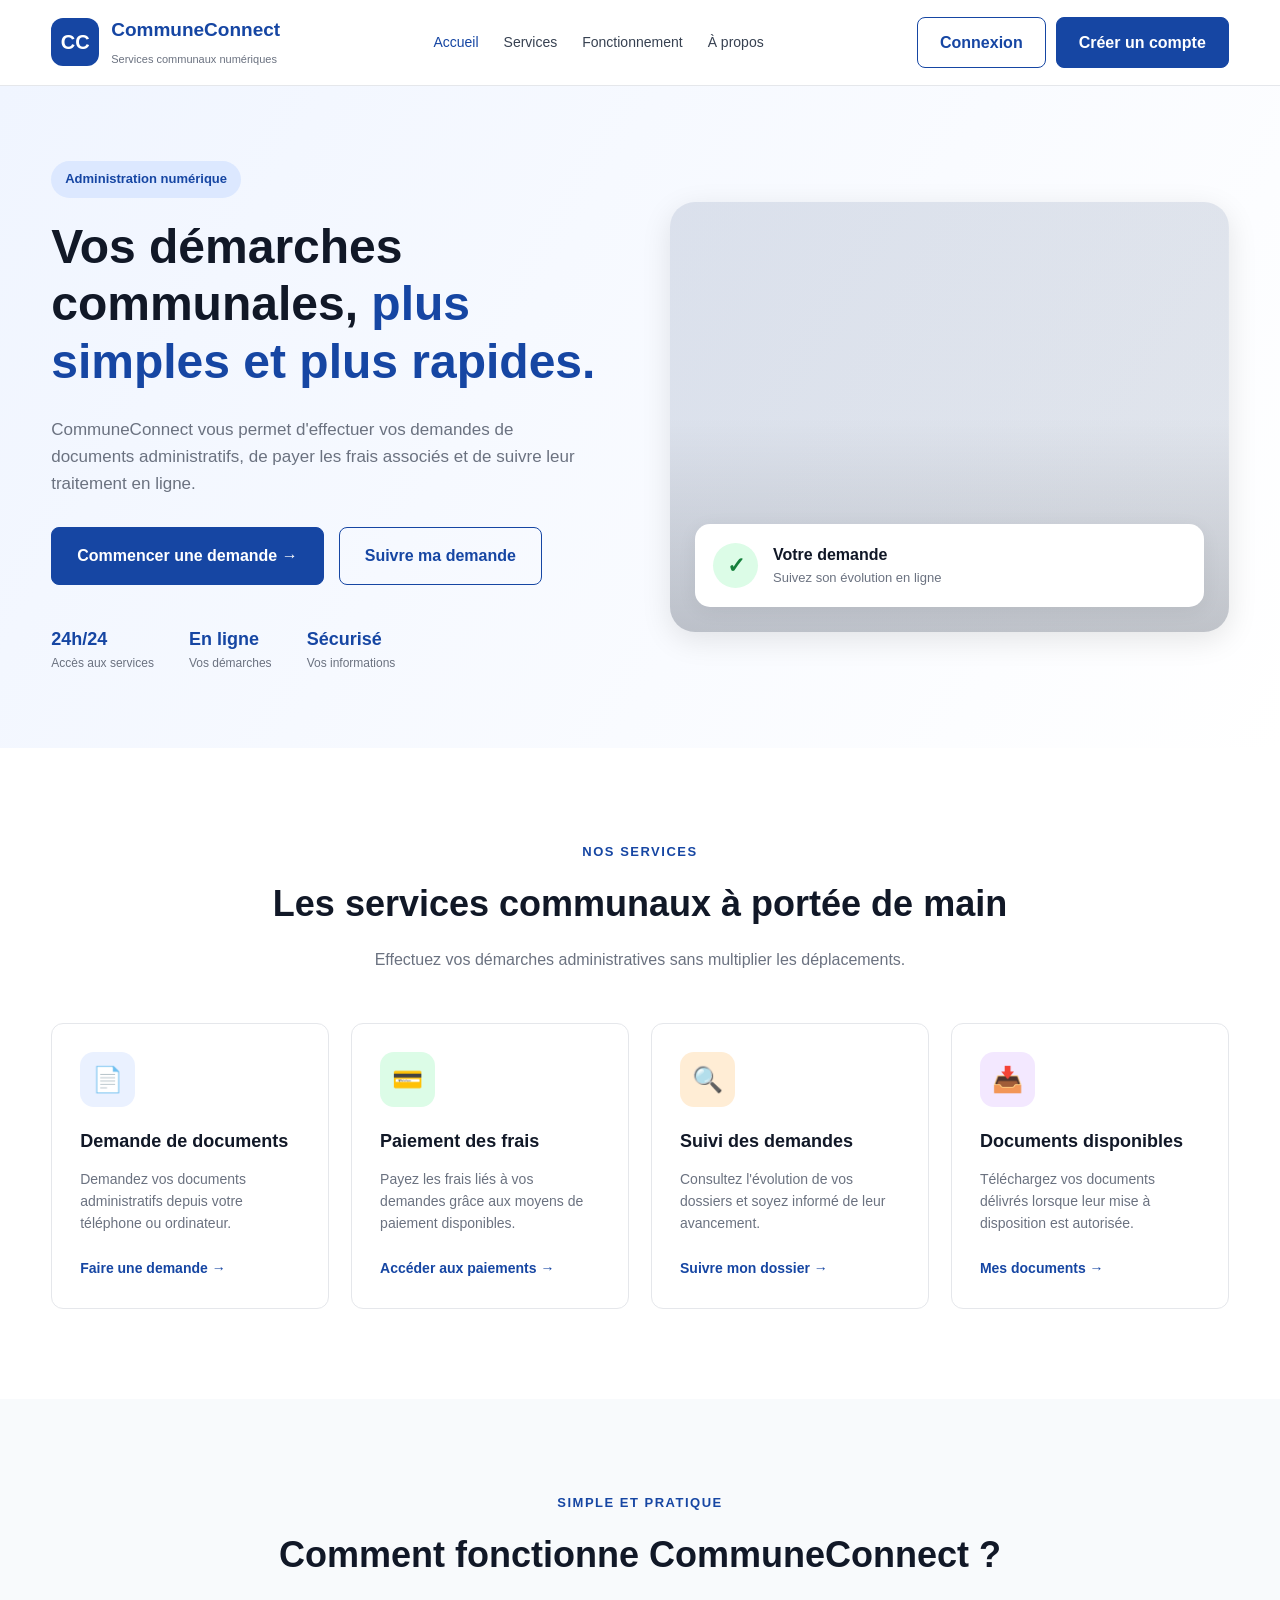
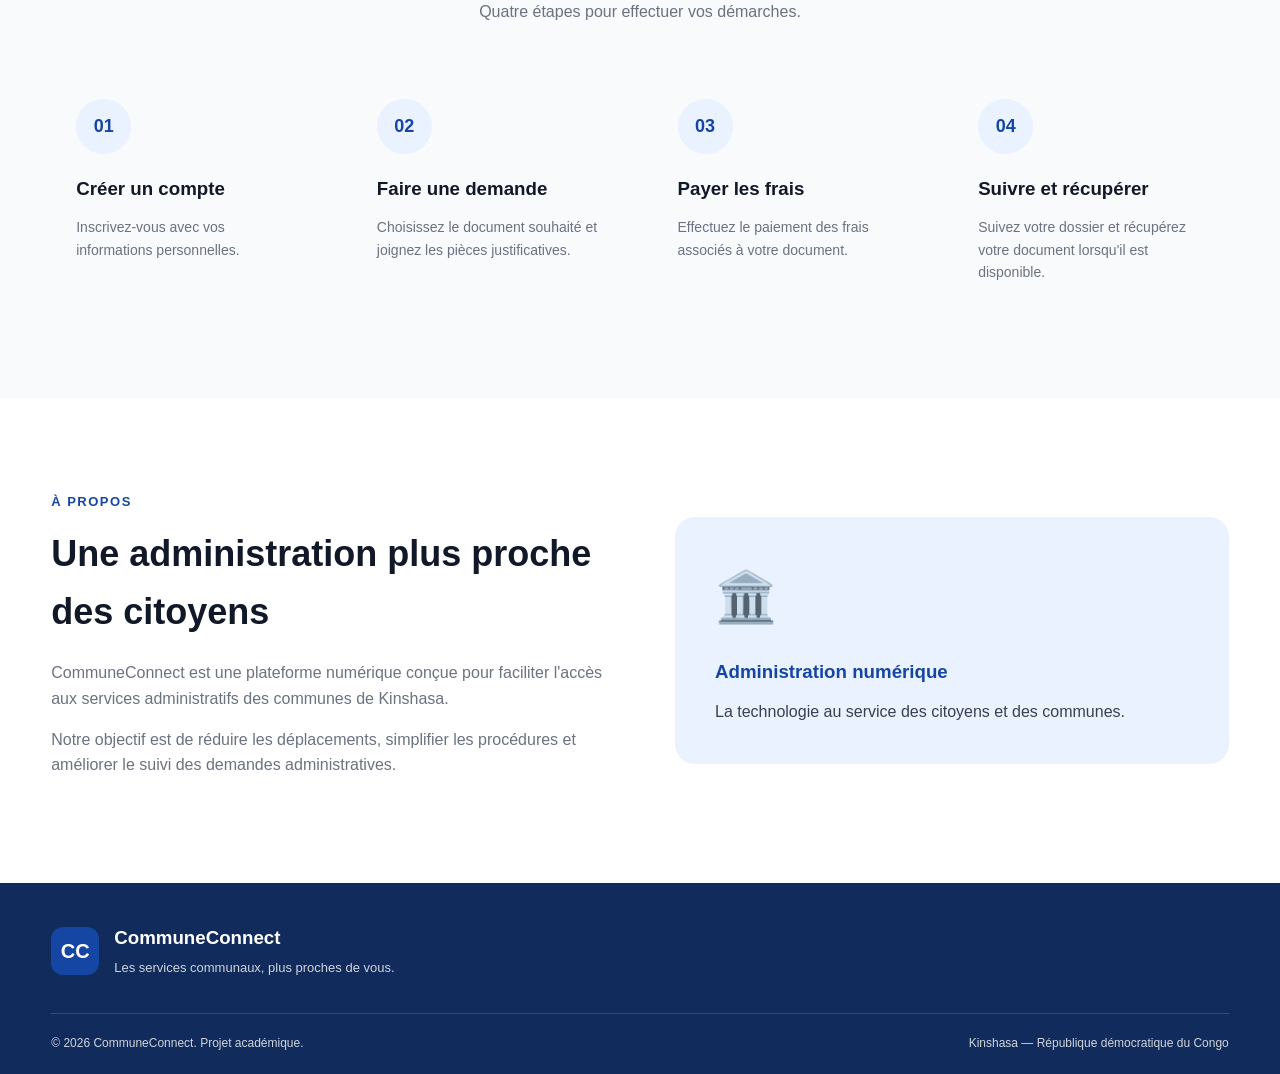
==== index.html @ d676c4b2 "first commit" ====
<!doctype html>
<html lang="en">
    <head>
        <meta charset="UTF-8" />
        <meta name="viewport" content="width=device-width, initial-scale=1.0" />
        <title>Document</title>
    </head>
    <body>
        <!doctype html>
        <html lang="fr">
            <head>
                <meta charset="UTF-8" />
                <meta
                    name="viewport"
                    content="width=device-width, initial-scale=1.0"
                />

                <title>CommuneConnect | Services communaux en ligne</title>

                <meta
                    name="description"
                    content="CommuneConnect facilite vos démarches administratives dans les communes de Kinshasa."
                />

                <!-- CSS -->
                <link rel="stylesheet" href="css/reset.css" />
                <link rel="stylesheet" href="css/variables.css" />
                <link rel="stylesheet" href="css/main.css" />
                <link rel="stylesheet" href="css/pages/accueil.css" />
                <link rel="stylesheet" href="css/responsive.css" />
            </head>

            <body>
                <!-- ================= HEADER ================= -->

                <header class="header">
                    <div class="container header-container">
                        <!-- Logo -->
                        <a href="index.html" class="logo">
                            <div class="logo-icon">CC</div>

                            <div class="logo-text">
                                <h1>CommuneConnect</h1>
                                <span>Services communaux numériques</span>
                            </div>
                        </a>

                        <!-- Navigation -->
                        <nav class="navigation" id="navigation">
                            <a href="index.html" class="nav-link active">
                                Accueil
                            </a>

                            <a href="#services" class="nav-link"> Services </a>

                            <a href="#fonctionnement" class="nav-link">
                                Fonctionnement
                            </a>

                            <a href="#apropos" class="nav-link"> À propos </a>
                        </nav>

                        <!-- Actions -->
                        <div class="header-actions">
                            <a
                                href="pages/authentification/connexion.html"
                                class="btn btn-outline"
                            >
                                Connexion
                            </a>

                            <a
                                href="pages/authentification/inscription.html"
                                class="btn btn-primary"
                            >
                                Créer un compte
                            </a>
                        </div>

                        <!-- Menu mobile -->
                        <button
                            class="menu-toggle"
                            id="menuToggle"
                            aria-label="Ouvrir le menu"
                            aria-expanded="false"
                        >
                            ☰
                        </button>
                    </div>
                </header>

                <!-- ================= HERO ================= -->

                <main>
                    <section class="hero">
                        <div class="container hero-container">
                            <div class="hero-content">
                                <span class="hero-badge">
                                    Administration numérique
                                </span>

                                <h2>
                                    Vos démarches communales,
                                    <span>plus simples et plus rapides.</span>
                                </h2>

                                <p>
                                    CommuneConnect vous permet d'effectuer vos
                                    demandes de documents administratifs, de
                                    payer les frais associés et de suivre leur
                                    traitement en ligne.
                                </p>

                                <div class="hero-buttons">
                                    <a
                                        href="pages/authentification/inscription.html"
                                        class="btn btn-primary btn-large"
                                    >
                                        Commencer une demande →
                                    </a>

                                    <a
                                        href="pages/authentification/connexion.html"
                                        class="btn btn-outline btn-large"
                                    >
                                        Suivre ma demande
                                    </a>
                                </div>

                                <div class="hero-info">
                                    <div class="info-item">
                                        <strong>24h/24</strong>
                                        <span>Accès aux services</span>
                                    </div>

                                    <div class="info-item">
                                        <strong>En ligne</strong>
                                        <span>Vos démarches</span>
                                    </div>

                                    <div class="info-item">
                                        <strong>Sécurisé</strong>
                                        <span>Vos informations</span>
                                    </div>
                                </div>
                            </div>

                            <!-- Illustration -->

                            <div class="hero-visual">
                                <div class="hero-image">
                                    <div class="image-overlay"></div>

                                    <div class="hero-card">
                                        <div class="hero-card-icon">✓</div>

                                        <div>
                                            <strong>Votre demande</strong>
                                            <p>Suivez son évolution en ligne</p>
                                        </div>
                                    </div>
                                </div>
                            </div>
                        </div>
                    </section>

                    <!-- ================= SERVICES ================= -->

                    <section class="services section" id="services">
                        <div class="container">
                            <div class="section-heading">
                                <span class="section-label">
                                    NOS SERVICES
                                </span>

                                <h2>Les services communaux à portée de main</h2>

                                <p>
                                    Effectuez vos démarches administratives sans
                                    multiplier les déplacements.
                                </p>
                            </div>

                            <div class="services-grid">
                                <!-- Service 1 -->

                                <article class="service-card">
                                    <div class="service-icon blue">📄</div>

                                    <h3>Demande de documents</h3>

                                    <p>
                                        Demandez vos documents administratifs
                                        depuis votre téléphone ou ordinateur.
                                    </p>

                                    <a
                                        href="pages/authentification/connexion.html"
                                    >
                                        Faire une demande →
                                    </a>
                                </article>

                                <!-- Service 2 -->

                                <article class="service-card">
                                    <div class="service-icon green">💳</div>

                                    <h3>Paiement des frais</h3>

                                    <p>
                                        Payez les frais liés à vos demandes
                                        grâce aux moyens de paiement
                                        disponibles.
                                    </p>

                                    <a
                                        href="pages/authentification/connexion.html"
                                    >
                                        Accéder aux paiements →
                                    </a>
                                </article>

                                <!-- Service 3 -->

                                <article class="service-card">
                                    <div class="service-icon orange">🔍</div>

                                    <h3>Suivi des demandes</h3>

                                    <p>
                                        Consultez l'évolution de vos dossiers et
                                        soyez informé de leur avancement.
                                    </p>

                                    <a
                                        href="pages/authentification/connexion.html"
                                    >
                                        Suivre mon dossier →
                                    </a>
                                </article>

                                <!-- Service 4 -->

                                <article class="service-card">
                                    <div class="service-icon purple">📥</div>

                                    <h3>Documents disponibles</h3>

                                    <p>
                                        Téléchargez vos documents délivrés
                                        lorsque leur mise à disposition est
                                        autorisée.
                                    </p>

                                    <a
                                        href="pages/authentification/connexion.html"
                                    >
                                        Mes documents →
                                    </a>
                                </article>
                            </div>
                        </div>
                    </section>

                    <!-- ================= FONCTIONNEMENT ================= -->

                    <section class="fonctionnement section" id="fonctionnement">
                        <div class="container">
                            <div class="section-heading">
                                <span class="section-label">
                                    SIMPLE ET PRATIQUE
                                </span>

                                <h2>Comment fonctionne CommuneConnect ?</h2>

                                <p>
                                    Quatre étapes pour effectuer vos démarches.
                                </p>
                            </div>

                            <div class="steps-grid">
                                <article class="step-card">
                                    <div class="step-number">01</div>

                                    <h3>Créer un compte</h3>

                                    <p>
                                        Inscrivez-vous avec vos informations
                                        personnelles.
                                    </p>
                                </article>

                                <article class="step-card">
                                    <div class="step-number">02</div>

                                    <h3>Faire une demande</h3>

                                    <p>
                                        Choisissez le document souhaité et
                                        joignez les pièces justificatives.
                                    </p>
                                </article>

                                <article class="step-card">
                                    <div class="step-number">03</div>

                                    <h3>Payer les frais</h3>

                                    <p>
                                        Effectuez le paiement des frais associés
                                        à votre document.
                                    </p>
                                </article>

                                <article class="step-card">
                                    <div class="step-number">04</div>

                                    <h3>Suivre et récupérer</h3>

                                    <p>
                                        Suivez votre dossier et récupérez votre
                                        document lorsqu'il est disponible.
                                    </p>
                                </article>
                            </div>
                        </div>
                    </section>

                    <!-- ================= À PROPOS ================= -->

                    <section class="about section" id="apropos">
                        <div class="container about-container">
                            <div class="about-content">
                                <span class="section-label"> À PROPOS </span>

                                <h2>
                                    Une administration plus proche des citoyens
                                </h2>

                                <p>
                                    CommuneConnect est une plateforme numérique
                                    conçue pour faciliter l'accès aux services
                                    administratifs des communes de Kinshasa.
                                </p>

                                <p>
                                    Notre objectif est de réduire les
                                    déplacements, simplifier les procédures et
                                    améliorer le suivi des demandes
                                    administratives.
                                </p>
                            </div>

                            <div class="about-box">
                                <div class="about-box-icon">🏛️</div>

                                <h3>Administration numérique</h3>

                                <p>
                                    La technologie au service des citoyens et
                                    des communes.
                                </p>
                            </div>
                        </div>
                    </section>
                </main>

                <!-- ================= FOOTER ================= -->

                <footer class="footer">
                    <div class="container footer-container">
                        <div class="footer-brand">
                            <div class="logo-icon">CC</div>

                            <div>
                                <h3>CommuneConnect</h3>

                                <p>
                                    Les services communaux, plus proches de
                                    vous.
                                </p>
                            </div>
                        </div>

                        <div class="footer-bottom">
                            <p>© 2026 CommuneConnect. Projet académique.</p>

                            <p>Kinshasa — République démocratique du Congo</p>
                        </div>
                    </div>
                </footer>

                <!-- JavaScript -->

                <script src="js/main.js"></script>
            </body>
        </html>
    </body>
</html>
---- css/variables.css ----
:root {
    /* Couleurs principales */

    --primary-color: #1646a3;
    --primary-dark: #10367e;
    --primary-light: #eaf1ff;

    /* Couleurs secondaires */

    --secondary-color: #f0b429;
    --success-color: #16803c;
    --danger-color: #dc3545;

    /* Couleurs neutres */

    --white: #ffffff;
    --black: #111827;

    --text-color: #374151;
    --text-light: #6b7280;

    --background-color: #f8fafc;
    --border-color: #e5e7eb;

    /* Dimensions */

    --container-width: 1200px;

    /* Bordures */

    --border-radius: 12px;
    --border-radius-large: 20px;

    /* Ombres */

    --shadow: 0 4px 20px rgba(0, 0, 0, 0.06);

    --shadow-hover: 0 8px 30px rgba(0, 0, 0, 0.1);
}
---- css/main.css ----
body {
    background-color: var(--background-color);
    color: var(--text-color);
}

.container {
    width: min(92%, var(--container-width));
    margin: 0 auto;
}

.section {
    padding: 90px 0;
}

/* Boutons */

.btn {
    display: inline-flex;
    align-items: center;
    justify-content: center;

    padding: 12px 22px;

    border-radius: 8px;

    font-weight: 600;

    transition: 0.3s ease;
}

.btn-primary {
    background-color: var(--primary-color);
    color: var(--white);
    border: 1px solid var(--primary-color);
}

.btn-primary:hover {
    background-color: var(--primary-dark);
}

.btn-outline {
    background-color: transparent;
    color: var(--primary-color);
    border: 1px solid var(--primary-color);
}

.btn-outline:hover {
    background-color: var(--primary-light);
}

.btn-large {
    padding: 15px 25px;
}

/* Titres de sections */

.section-heading {
    text-align: center;
    max-width: 750px;
    margin: 0 auto 50px;
}

.section-label {
    display: inline-block;
    color: var(--primary-color);
    font-weight: 700;
    font-size: 13px;
    letter-spacing: 1.5px;
    margin-bottom: 12px;
}

.section-heading h2 {
    font-size: 36px;
    color: var(--black);
    margin-bottom: 15px;
}

.section-heading p {
    color: var(--text-light);
}
---- css/pages/accueil.css ----
/* ================= HEADER ================= */

.header {
    background-color: var(--white);
    border-bottom: 1px solid var(--border-color);
    position: sticky;
    top: 0;
    z-index: 100;
}

.header-container {
    min-height: 85px;

    display: flex;
    align-items: center;
    justify-content: space-between;

    gap: 25px;
}

.logo {
    display: flex;
    align-items: center;
    gap: 12px;
}

.logo-icon {
    width: 48px;
    height: 48px;

    background-color: var(--primary-color);
    color: white;

    display: flex;
    align-items: center;
    justify-content: center;

    border-radius: 12px;

    font-weight: bold;
    font-size: 20px;
}

.logo-text h1 {
    font-size: 19px;
    color: var(--primary-color);
}

.logo-text span {
    font-size: 11px;
    color: var(--text-light);
}

.navigation {
    display: flex;
    align-items: center;
    gap: 25px;
}

.nav-link {
    color: var(--text-color);
    font-size: 14px;
    font-weight: 500;
}

.nav-link:hover,
.nav-link.active {
    color: var(--primary-color);
}

.header-actions {
    display: flex;
    align-items: center;
    gap: 10px;
}

.menu-toggle {
    display: none;
    border: none;
    background: none;
    font-size: 25px;
    cursor: pointer;
}

/* ================= HERO ================= */

.hero {
    padding: 75px 0;
    background: linear-gradient(120deg, #f0f5ff, #ffffff);
}

.hero-container {
    display: grid;
    grid-template-columns: 1fr 1fr;
    align-items: center;
    gap: 60px;
}

.hero-badge {
    display: inline-block;

    padding: 8px 14px;

    background-color: #dce8ff;
    color: var(--primary-color);

    border-radius: 30px;

    font-size: 13px;
    font-weight: 600;

    margin-bottom: 20px;
}

.hero-content h2 {
    font-size: 48px;
    line-height: 1.2;
    color: var(--black);
    margin-bottom: 25px;
}

.hero-content h2 span {
    color: var(--primary-color);
}

.hero-content > p {
    font-size: 17px;
    color: var(--text-light);
    max-width: 550px;
    margin-bottom: 30px;
}

.hero-buttons {
    display: flex;
    flex-wrap: wrap;
    gap: 15px;
}

.hero-info {
    display: flex;
    gap: 35px;
    margin-top: 40px;
}

.info-item {
    display: flex;
    flex-direction: column;
}

.info-item strong {
    color: var(--primary-color);
    font-size: 18px;
}

.info-item span {
    font-size: 12px;
    color: var(--text-light);
}

/* Image Hero */

.hero-visual {
    min-height: 430px;
}

.hero-image {
    height: 430px;

    position: relative;

    border-radius: 25px;

    background-image:
        linear-gradient(rgba(15, 45, 100, 0.12), rgba(15, 45, 100, 0.12)),
        url('../assets/images/kinshasa.jpg');

    background-size: cover;
    background-position: center;

    box-shadow: var(--shadow-hover);
}

.image-overlay {
    position: absolute;
    inset: 0;

    border-radius: 25px;

    background: linear-gradient(transparent 50%, rgba(0, 0, 0, 0.15));
}

.hero-card {
    position: absolute;

    bottom: 25px;
    left: 25px;
    right: 25px;

    background-color: white;

    padding: 18px;

    border-radius: 15px;

    display: flex;
    align-items: center;
    gap: 15px;

    box-shadow: var(--shadow);
}

.hero-card-icon {
    width: 45px;
    height: 45px;

    border-radius: 50%;

    display: flex;
    align-items: center;
    justify-content: center;

    background-color: #dcfce7;
    color: #16803c;

    font-size: 22px;
    font-weight: bold;
}

.hero-card strong {
    color: var(--black);
}

.hero-card p {
    font-size: 13px;
    color: var(--text-light);
}

/* ================= SERVICES ================= */

.services {
    background-color: white;
}

.services-grid {
    display: grid;
    grid-template-columns: repeat(4, 1fr);
    gap: 22px;
}

.service-card {
    padding: 28px;

    border: 1px solid var(--border-color);
    border-radius: var(--border-radius);

    transition: 0.3s;

    background-color: white;
}

.service-card:hover {
    transform: translateY(-5px);
    box-shadow: var(--shadow-hover);
}

.service-icon {
    width: 55px;
    height: 55px;

    display: flex;
    align-items: center;
    justify-content: center;

    border-radius: 14px;

    font-size: 25px;

    margin-bottom: 20px;
}

.service-icon.blue {
    background-color: #eaf1ff;
}

.service-icon.green {
    background-color: #dcfce7;
}

.service-icon.orange {
    background-color: #ffedd5;
}

.service-icon.purple {
    background-color: #f3e8ff;
}

.service-card h3 {
    color: var(--black);
    font-size: 18px;
    margin-bottom: 12px;
}

.service-card p {
    color: var(--text-light);
    font-size: 14px;
    margin-bottom: 20px;
}

.service-card a {
    color: var(--primary-color);
    font-size: 14px;
    font-weight: 600;
}

/* ================= FONCTIONNEMENT ================= */

.fonctionnement {
    background-color: #f8fafc;
}

.steps-grid {
    display: grid;
    grid-template-columns: repeat(4, 1fr);
    gap: 25px;
}

.step-card {
    padding: 25px;
}

.step-number {
    width: 55px;
    height: 55px;

    display: flex;
    align-items: center;
    justify-content: center;

    border-radius: 50%;

    background-color: var(--primary-light);
    color: var(--primary-color);

    font-weight: bold;
    font-size: 18px;

    margin-bottom: 20px;
}

.step-card h3 {
    margin-bottom: 12px;
    color: var(--black);
}

.step-card p {
    color: var(--text-light);
    font-size: 14px;
}

/* ================= ABOUT ================= */

.about {
    background-color: white;
}

.about-container {
    display: grid;
    grid-template-columns: 1fr 1fr;
    align-items: center;
    gap: 70px;
}

.about-content h2 {
    color: var(--black);
    font-size: 36px;
    margin-bottom: 20px;
}

.about-content p {
    color: var(--text-light);
    margin-bottom: 15px;
}

.about-box {
    padding: 40px;

    border-radius: 20px;

    background-color: var(--primary-light);
}

.about-box-icon {
    font-size: 50px;
    margin-bottom: 20px;
}

.about-box h3 {
    color: var(--primary-color);
    margin-bottom: 12px;
}

.about-box p {
    color: var(--text-color);
}

/* ================= FOOTER ================= */

.footer {
    background-color: #102b5c;
    color: white;
    padding: 40px 0 20px;
}

.footer-brand {
    display: flex;
    align-items: center;
    gap: 15px;
    margin-bottom: 35px;
}

.footer-brand h3 {
    margin-bottom: 5px;
}

.footer-brand p {
    font-size: 13px;
    color: #d1d5db;
}

.footer-bottom {
    padding-top: 20px;
    border-top: 1px solid rgba(255, 255, 255, 0.15);

    display: flex;
    justify-content: space-between;

    gap: 20px;

    font-size: 12px;
    color: #d1d5db;
}

/* ================= MENU MOBILE ================= */

.menu-toggle {
    display: none;

    border: none;
    background: transparent;

    font-size: 28px;
    color: var(--primary-color);

    cursor: pointer;
}

/* Tablettes et téléphones */

@media (max-width: 768px) {
    .header-container {
        position: relative;
    }

    .menu-toggle {
        display: block;
    }

    .navigation {
        display: none;

        position: absolute;

        top: 75px;
        left: 0;
        right: 0;

        background-color: white;

        flex-direction: column;
        align-items: flex-start;

        padding: 25px;

        gap: 20px;

        box-shadow: var(--shadow);

        border-top: 1px solid var(--border-color);

        z-index: 200;
    }

    .navigation.active {
        display: flex;
    }

    .header-actions {
        display: none;
    }

    .navigation .nav-link {
        width: 100%;
        padding: 10px 0;
    }
}
---- css/responsive.css ----
/* Tablettes */

@media (max-width: 1000px) {
    .navigation {
        gap: 15px;
    }

    .hero-container {
        gap: 35px;
    }

    .hero-content h2 {
        font-size: 38px;
    }

    .services-grid,
    .steps-grid {
        grid-template-columns: repeat(2, 1fr);
    }
}

/* Téléphones */

@media (max-width: 768px) {
    .header-container {
        min-height: 75px;
    }

    .navigation,
    .header-actions {
        display: none;
    }

    .menu-toggle {
        display: block;
    }

    .hero {
        padding: 50px 0;
    }

    .hero-container {
        grid-template-columns: 1fr;
    }

    .hero-content h2 {
        font-size: 35px;
    }

    .hero-content > p {
        font-size: 15px;
    }

    .hero-image {
        height: 320px;
    }

    .hero-visual {
        min-height: 320px;
    }

    .hero-info {
        gap: 20px;
    }

    .section {
        padding: 60px 0;
    }

    .section-heading h2 {
        font-size: 28px;
    }

    .services-grid,
    .steps-grid {
        grid-template-columns: 1fr;
    }

    .about-container {
        grid-template-columns: 1fr;
        gap: 35px;
    }

    .about-content h2 {
        font-size: 28px;
    }

    .footer-bottom {
        flex-direction: column;
    }
}

/* Petits téléphones */

@media (max-width: 480px) {
    .hero-content h2 {
        font-size: 30px;
    }

    .hero-buttons {
        flex-direction: column;
    }

    .hero-buttons .btn {
        width: 100%;
    }

    .hero-info {
        flex-wrap: wrap;
    }

    .logo-text h1 {
        font-size: 16px;
    }

    .logo-text span {
        font-size: 10px;
    }
}
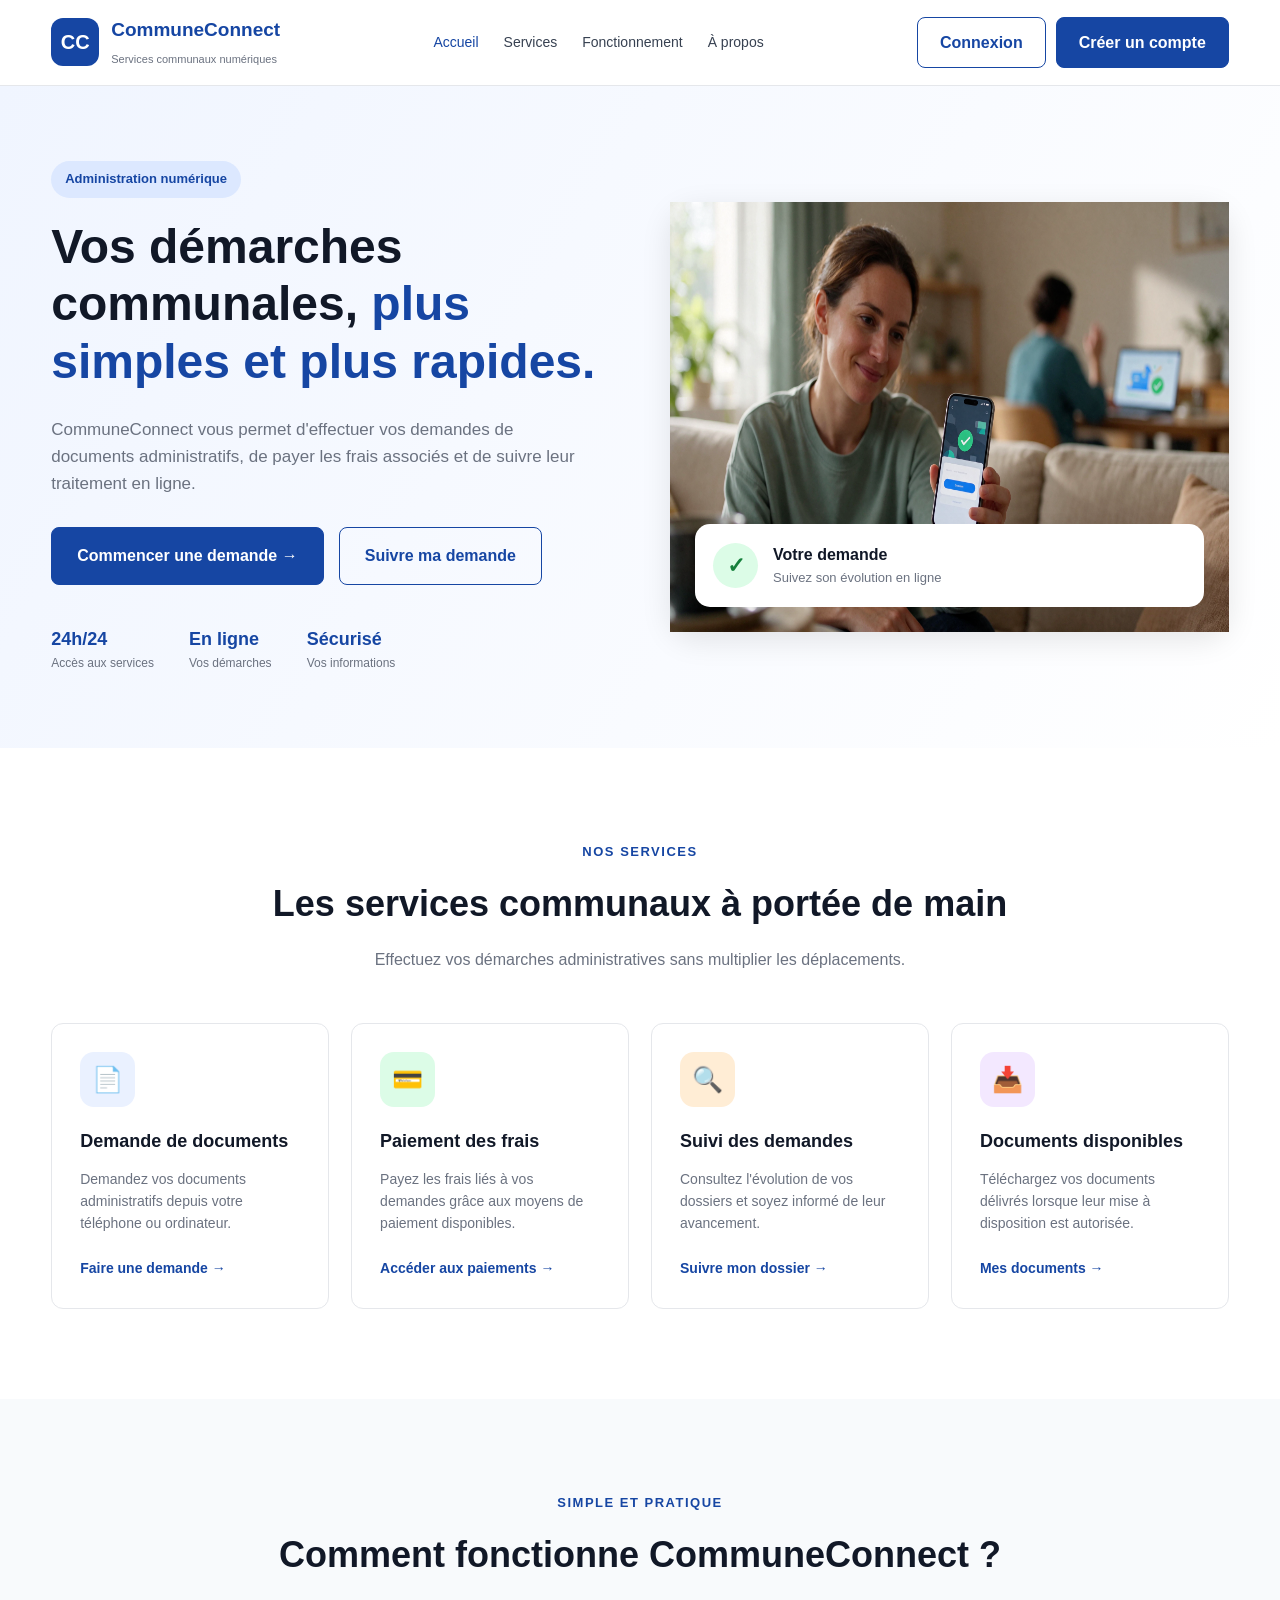
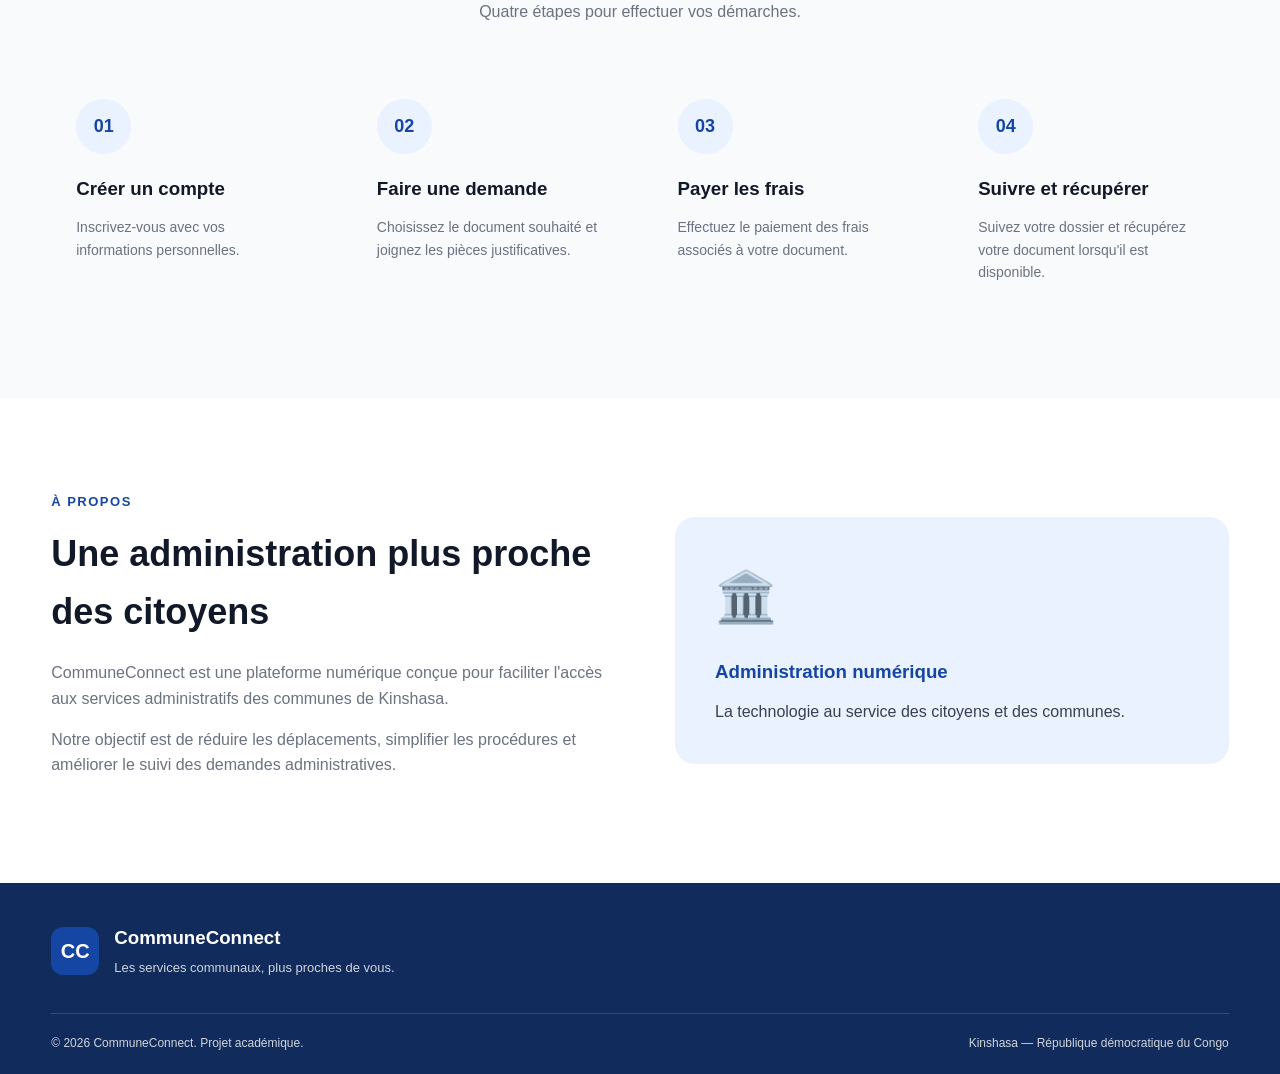
==== commit aa4f57f5: "news fonctionnalité" ====
--- a/index.html
+++ b/index.html
@@ -1,11 +1,4 @@
-<!doctype html>
-<html lang="en">
-    <head>
-        <meta charset="UTF-8" />
-        <meta name="viewport" content="width=device-width, initial-scale=1.0" />
-        <title>Document</title>
-    </head>
-    <body>
+
         <!doctype html>
         <html lang="fr">
             <head>
@@ -28,6 +21,8 @@
                 <link rel="stylesheet" href="css/main.css" />
                 <link rel="stylesheet" href="css/pages/accueil.css" />
                 <link rel="stylesheet" href="css/responsive.css" />
+
+                <link rel="stylesheet" href="css/pages/css/components/forms.css">
             </head>
 
             <body>
@@ -149,7 +144,10 @@
 
                             <div class="hero-visual">
                                 <div class="hero-image">
-                                    <div class="image-overlay"></div>
+                                    <div class="image-overlay">
+                                        <img src="assets/images/payment_distance.png" alt="payment reussit"width="100%"
+                                        height="100%">
+                                    </div>
 
                                     <div class="hero-card">
                                         <div class="hero-card-icon">✓</div>
--- a/css/pages/accueil.css
+++ b/css/pages/accueil.css
@@ -34,6 +34,7 @@
     display: flex;
     align-items: center;
     justify-content: center;
+    text-align: center;
 
     border-radius: 12px;
 
